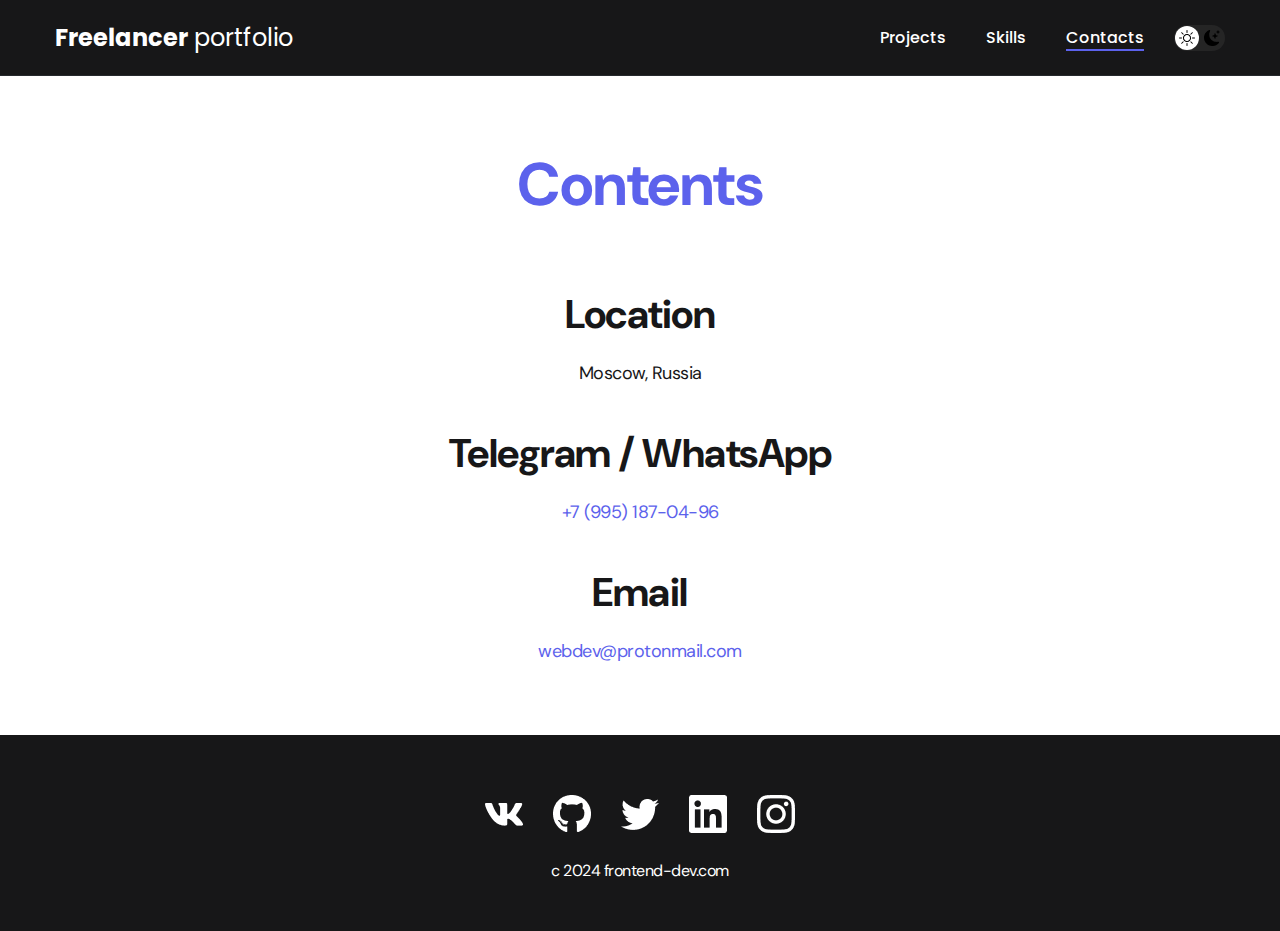
==== contcts.html @ 4137848a "first comment" ====
<!DOCTYPE html>
<html lang="en">
<head>
    <meta charset="UTF-8">
    <meta name="viewport" content="width=device-width, initial-scale=1.0">
    <title>Freelancer portfolio</title>
    <link rel="stylesheet" href="./css/main.css">

</head>
<body>
    <nav class="nav">
        <div class="container">
            <div class="nav-row">
                <a href="./index.html" class="logo"><strong>Freelancer</strong> portfolio</a>

                <button class="dark-mode-btn ">
                    <img src="./img/icon/sun.png" alt="Light mode" class="dark-mode-btn__icon">
                    <img src="./img/icon/moon.png" alt="Dark mode" class="dark-mode-btn__icon">
                </button>

                <ul class="nav-list">
                    <li class="nav-list__item"><a href="./project-page.html" class="nav-list__link ">Projects</a></li>
                    <li class="nav-list__item"><a href="./skills.html" class="nav-list__link ">Skills</a></li>
                    <li class="nav-list__item"><a href="./contcts.html" class="nav-list__link nav-list__link--active ">Contacts</a></li>    
                </ul>
            </div>
        </div>
    </nav>
    
    <main class="section">
        <div class="container">
            
                <h1 class="title-1">Contents</h1>

                <ul class="content-list">
                    <li class="content-list__item">
                        <h2 class="title-2">Location</h2>
                        <p>Moscow, Russia</p>
                    </li>
                    <li class="content-list__item">
                        <h2 class="title-2">Telegram / WhatsApp</h2>
                        <p><a href="tel:+79951870496">+7 (995) 187-04-96</a></p>
                    </li>
                    <li class="content-list__item">
                        <h2 class="title-2">Email</h2>
                        <p><a href="mailto:webdev@protonmail.com">webdev@protonmail.com</a></p>
                    </li>
                </ul>       
                
        </div>     
    </main>

    <footer class="footer">
        <div class="container">
           <div class="footer__wrapper">
              <ul class="soclat">
                 <li class="soclat__title"><a href="#!"><img src="./img/icon/wk.png" alt="link"></a></li>
                 <li class="soclat__title"><a href="#!"><img src="./img/icon/Vector.png" alt="link"></a></li>
                 <li class="soclat__title"><a href="#!"><img src="./img/icon/tviter.png" alt="link"></a></li>
                 <li class="soclat__title"><a href="#!"><img src="./img/icon/linkedIn.png" alt="link"></a></li>
                 <li class="soclat__title"><a href="#!"><img src="./img/icon/instagram.png" alt="link"></a></li>
              </ul>
           <div class="copyright">
              <p>c 2024 frontend-dev.com</p>
           </div>
           </div>
        </div>
    </footer>

    <script src="./js/main.js"></script>
</body>
</html>
---- css/main.css ----
@import "./reset.css";
@import url('https://fonts.googleapis.com/css2?family=DM+Sans:ital,opsz,wght@0,9..40,100..1000;1,9..40,100..1000&family=Poppins:wght@400;500;700&display=swap');

/*
* {
    border: 1px solid red;
}
*/

:root {
    --blackpure: #000;
    --black: #171718;
    --black-border: #26292D;
    --white: #ffff;
    --purple: #5C62EC;
    --orange: rgba(235,197,42);

    --text-color: var(--dlack);

    --dark-bg: var(--black);
    --dark-border:var(--black-border);
    --header-text:var(--white);
    --accent:var(--purple);
    /*--Light mode--*/
    --page-bg: var(--white);
    --text-color: var(--black);

    --title-1:var(--accent);

    --project-card-bg: var(--white);
    --project-card-text: var(--black);
    --box-shadow: 0px 5px 35px 0px rgba(0, 0, 0, 0.25);
}

.dark {
    /*--Dark mode--*/
    --page-bg: #252526;
    --text-color: var(--white);

    --title-1: var(--white);

    --project-card-bg: var(--black);
    --project-card-text: var(--white);
    --box-shadow: 0px 5px 35px rgba(0, 0, 0, 0.9);
}

html, body {
    display: flex;
    flex-direction: column;
    min-height: 100vh;

    font-family: "DM Sans", sans-serif;
    letter-spacing: -0.5px;
    
    /*--Light mode--*/
    background-color: var(--page-bg);
    color: var(--text-color);
}

.container {
    margin: 0 auto;
    padding: 0 15px;
    max-width: 1200px;
}

.none {
    display: none !important;
}

/*--General--*/
.section {
    padding: 70px;

}

.title-1 {
    margin-bottom: 64px;
    font-size: 60px;
    font-weight: 700;
    line-height: 1.3;
    color: var(--title-1);
    text-align: center;
}

.title-2 {
    margin-bottom: 20px;

    font-size: 40px;
    font-weight: 700;
    line-height: 1.3;

}

/* ---nav--- */
.nav {
    padding: 20px 0;
    border-bottom: 1px solid var(--dark-border);
    background-color: var(--dark-bg);
    color: var(--header-text);
    letter-spacing: normal;
}

.nav-row {
    display: flex;
    justify-content: flex-end;
    align-items: center;
    column-gap: 30px;
    row-gap: 20px;
    flex-wrap: wrap;
}

.logo {
    margin-right: auto;
    color: var(--header-text);
    font-size: 24px;
    font-family: "Poppins", sans-serif;
}

.logo strong {
    font-weight: 700;
}

.nav-list {
    display: flex;
    flex-wrap: wrap;
    row-gap: 10px;
    align-items: center;
    column-gap: 40px;
    font-size: 16px;
    font-weight: 500;
    font-family: "Poppins", sans-serif;
}

.nav-list__link {
    color: var(--header-text);
    transition: opacity 0.2s ease-in;
}

.nav-list__link:hover {
    opacity: 0.8;
}

.nav-list__link--active {
    position: relative;
}

.nav-list__link--active::before {
    content: "";
    
    position: absolute;
    left: 0;
    top: 100%;
    margin: 0 auto;
    display: block;
    height: 2px;
    width: 100%;
    background-color: var(--accent);
    
}

/*--Dark mode btn--*/
.dark-mode-btn {
    order: 1;

    position: relative;
    display: flex;
    justify-content: space-between;
    
    width: 51px;
    height: 26px;
    padding: 5px;

    background-color: rgba(53, 53, 53, 0.467);
    border-radius: 50px;
}

.dark-mode-btn::before {
    content: "";

    position: absolute;
    top: 1px;
    left: 1px;
    
    display: block;
    width: 24px;
    height: 24px;

    border-radius: 50%;
    background-color: var(--white);

    transition: left 0.2s ease-in;
}

.dark-mode-btn--active::before {
    left: 26px;
}

.dark-mode-btn__icon {
    position: relative;
    z-index: 9;
}

/*---header--*/
.header {
    padding: 40px 0;
    min-height: 695px;
    display: flex;
    justify-content: center;
    align-items: center;
    background-color: var(--dark-bg);

    background-image: url('./../img/header-bg.png');
    background-repeat: no-repeat;
    background-size: auto;
    background-position: center center;

    color: var(--header-text);
    text-align: center;
}

.header__wrapper {
    max-width: 660px;
    padding: 0 15px;

}

.header__title {
    margin-bottom: 20px;
    font-size: 40px;
    font-weight: 700;
    line-height: 1.4;

}

.header__title strong {
    font-size: 60px;
    font-weight: 700;
}

.header__title em {
    font-style: normal;
    color: var(--accent);
}

.header__text {
    margin-bottom: 40px;
    font-size: 18px;
    line-height: 1.333;
}

.header__text p + p {
    margin-top: 1em;
}

/*--Btn--*/
.btn {
    display: inline-block;
    height: 48px;
    padding: 12px 28px;
    border-radius: 5px;
    background-color: var(--accent);
    color: var(--white);
    letter-spacing: 0.15px;
    font-size: 16px;
    font-weight: 500;
    transition: opacity 0.2s ease-in;
}

.btn:hover {
    opacity: 0.8;
}

.btn:active {
    position: relative;
    top: 2px;
}

/*--Btn outlin--*/
.btn-outline {
    display: flex;
    column-gap: 10px;
    align-items: center;

    height: 48px;
    padding: 12px 20px;

    border-radius: 5px;
    border: 1px solid var(--blackpure);
    background-color: var(--white);
    color: var(--blackpure); 

    transition: opacity 0.2s ease-in;
}

.btn-outline:hover {
    opacity: 0.8;
}

.btn-outline:active {
    position: relative;
    top: 2px;
}





/*--Projects --*/
.projects {
    display: flex;
    justify-content: center;
    flex-wrap: wrap;
    column-gap: 30px;
    row-gap: 30px;
}

.project {
    max-width: 337px;
    margin: 0 auto;
    background-color: var(--project-card-bg);
    box-sizing: var(--box-shadow);
    border-radius: 10px;
    display: flex;
    flex-wrap: wrap;
    align-content: space-between;
   
}

.project__img {
    border-radius: 10px;

}

.project__title {
    padding: 15px 20px 25px;
    font-size: 24px;
    font-weight: 700;
    line-height: 3.1;
    color: var(--project-card-text);
}

/*--Project-detils--*/
.project-details {
    max-width: 865px;
    margin: 0 auto;

    display: flex;
    flex-direction: column;
    align-items: center;
    text-align: center;
}

.project-details__cover {
    max-width: 100%;
    margin-bottom: 40px;
    border-radius: 10px;
    box-shadow: 0px 5px 35px rgba(0, 0, 0, 0.25);

}

.project-details__dasc {
    font-family: DM Sans;
    font-size: 24px;
    font-weight: 700;
    line-height: 1.3;
    letter-spacing: -0.5px;
    text-align: center;
    margin-bottom: 30px;
}

/*--Content List--*/

.content-list {
    margin: 0 auto;
    max-width: 570px;

    display: flex;
    flex-direction: column;
    align-items: center;
    row-gap: 40px;
    text-align: center;
}

.content-list__item a {
    color: var(--accent);
}

.content-list__item {
    font-size: 18px;
    line-height: 1.5;

}

.content-list__item p + p {
    margin-top: 0.5em;
}


/*--footer--*/
.footer {
    margin-top: auto;
    
    background-color: var(--dark-bg);
    padding: 60px 0 50px;
    color: var(--header-text);
}

.footer__wrapper {
    display: flex;
    flex-direction: column;
    align-items: center;
    row-gap: 27px;
}

.soclat {
    display: flex;
    column-gap: 30px;
    align-items: center;
}

.copyright {
    font-size: 16px;
}

.copyright p + p {
    margin-top: 0.5em;
}


@media(max-width: 636px) {
    /*---Nav--*/
    .nav-row {
        justify-content: space-between;
    }

    .dark-mode-btn {
        order: 0;
    }
    
}

@media(max-width: 630px) {
    /*---header--*/
    .header {
        min-height: unset;
    }

    .header__title {
        font-size: 30px;
    }

    .header__title strong{
        font-size: 40px;
    }

    /*--Nav--*/
   


    /*--Grheral--*/
    .section {
        padding: 40px;
    }

    .title-1 {
        margin-bottom: 40px;
        font-size: 30px; 

    }

    .title-2 {
        margin-bottom: 10px;
        font-size: 30px;
    }

    /*--Projects --*/
    .project__title {
        font-size: 22px;
    }

    .project-details__dasc {
        margin-bottom: 15px;
        font-size: 22px;
    }

    /*--footer--*/
    .footer {
        padding: 40px 0 30px;
    }

    .footer__wrapper {
        row-gap: 20px;
    }

    .soclat {
        column-gap: 20px;
    }

    .soclat__title {
        width: 24px;
    }

    .content-list {
        row-gap: 20px;
    }

    .content-list__item {
        font-size: 16px;
    }
}
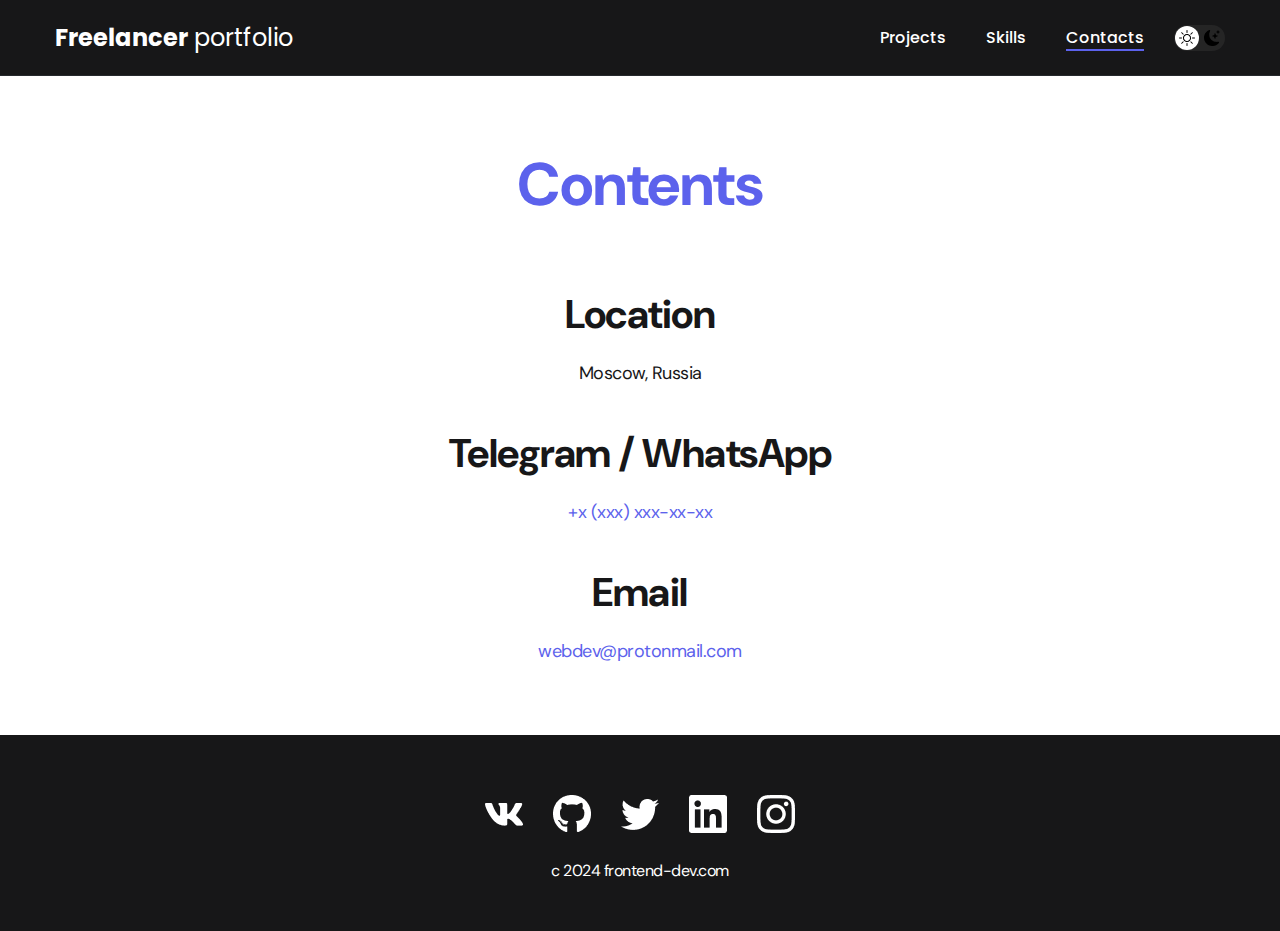
==== commit bb3a6458: "Update contcts.html" ====
--- a/contcts.html
+++ b/contcts.html
@@ -39,11 +39,11 @@
                     </li>
                     <li class="content-list__item">
                         <h2 class="title-2">Telegram / WhatsApp</h2>
-                        <p><a href="tel:+79951870496">+7 (995) 187-04-96</a></p>
+                        <p><a href="#!">+x (xxx) xxx-xx-xx</a></p>
                     </li>
                     <li class="content-list__item">
                         <h2 class="title-2">Email</h2>
-                        <p><a href="mailto:webdev@protonmail.com">webdev@protonmail.com</a></p>
+                        <p><a href="#!">webdev@protonmail.com</a></p>
                     </li>
                 </ul>       
                 
@@ -69,4 +69,4 @@
 
     <script src="./js/main.js"></script>
 </body>
-</html>+</html>
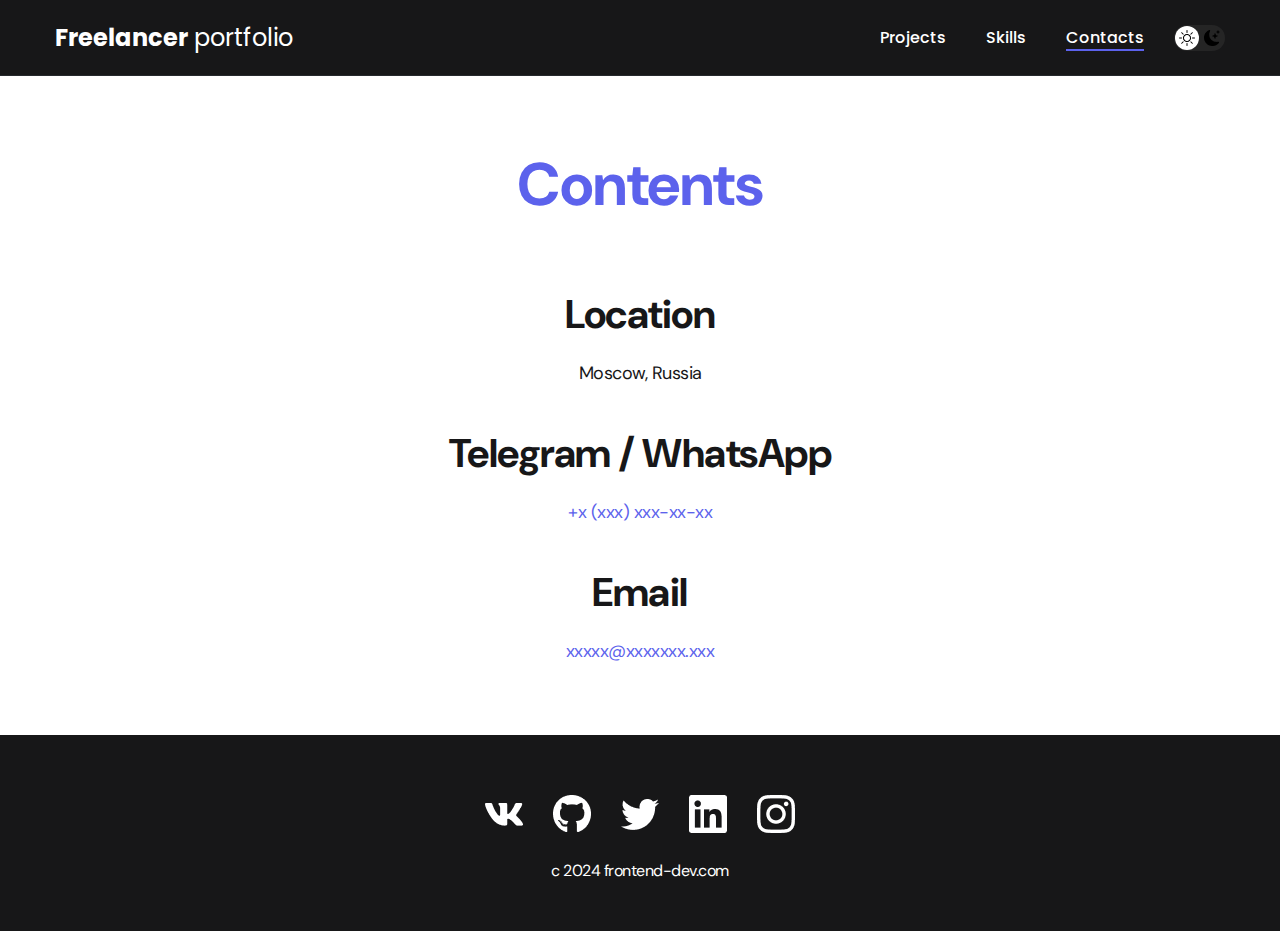
==== commit ca0150ec: "Update contcts.html" ====
--- a/contcts.html
+++ b/contcts.html
@@ -43,7 +43,7 @@
                     </li>
                     <li class="content-list__item">
                         <h2 class="title-2">Email</h2>
-                        <p><a href="#!">webdev@protonmail.com</a></p>
+                        <p><a href="#!">xxxxx@xxxxxxx.xxx</a></p>
                     </li>
                 </ul>       
                 
